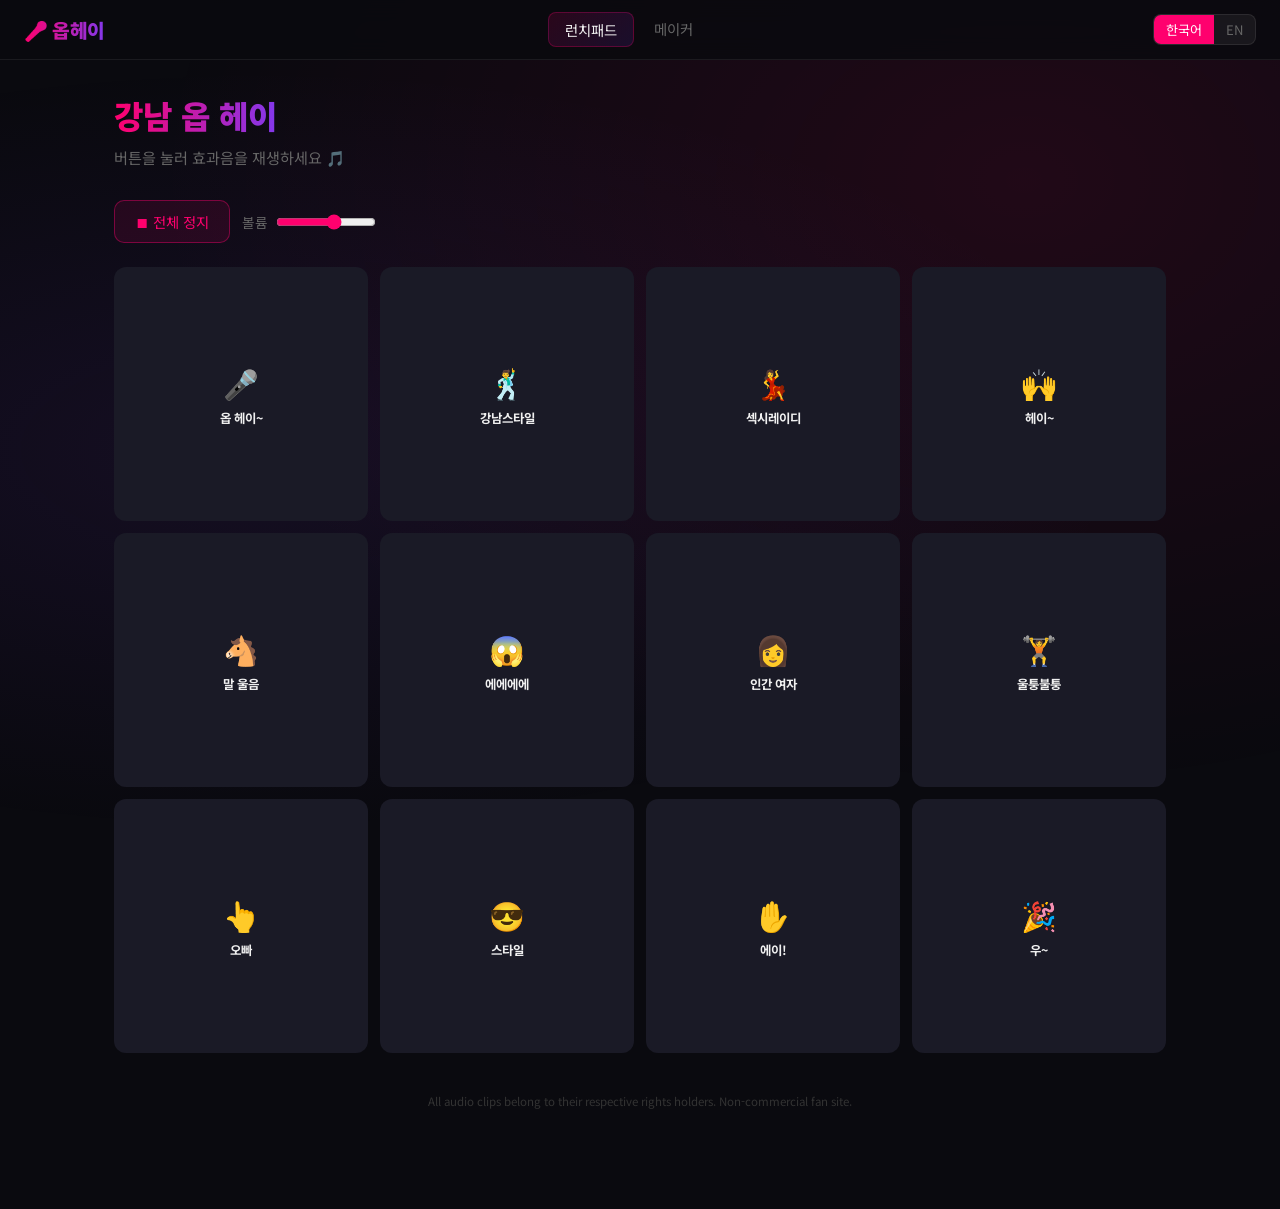
==== index.html @ c0547096 "Initial commit: launchpad + maker" ====
<!DOCTYPE html>
<html lang="ko">
<head>
  <meta charset="UTF-8">
  <meta name="viewport" content="width=device-width, initial-scale=1.0">
  <title>강남 옵 헤이 런치패드</title>
  <meta name="description" content="강남스타일 밈 효과음 런치패드 — 버튼을 눌러 재생하세요">
  <link rel="stylesheet" href="css/style.css">
</head>
<body>
  <nav>
    <a href="index.html" class="nav-logo">🎤 옵헤이</a>
    <div class="nav-links">
      <a href="index.html" class="nav-link active" data-i18n="nav_pad">런치패드</a>
      <a href="maker.html" class="nav-link" data-i18n="nav_maker">메이커</a>
    </div>
    <div class="nav-right">
      <div class="lang-toggle">
        <button class="lang-btn active" data-lang="ko">한국어</button>
        <button class="lang-btn" data-lang="en">EN</button>
      </div>
    </div>
  </nav>

  <main>
    <h1 class="page-title"><span data-i18n="pad_title">강남 옵 헤이</span></h1>
    <p class="page-subtitle" data-i18n="pad_subtitle">버튼을 눌러 효과음을 재생하세요 🎵</p>

    <div class="controls-bar">
      <button class="btn-stop" id="btnStop" data-i18n="stop_all">⏹ 전체 정지</button>
      <div class="vol-wrap">
        <span data-i18n="volume">볼륨</span>
        <input type="range" id="volSlider" min="0" max="100" value="60">
      </div>
    </div>

    <div class="pad-grid" id="padGrid"></div>

    <p class="disclaimer" data-i18n="disclaimer"></p>
  </main>

  <script src="js/i18n.js"></script>
  <script src="js/launchpad.js"></script>
</body>
</html>
---- css/style.css ----
@import url('https://fonts.googleapis.com/css2?family=Noto+Sans+KR:wght@400;700;900&family=Space+Grotesk:wght@400;700&display=swap');

:root {
  --bg: #0a0a0f;
  --bg2: #12121a;
  --pink: #ff006e;
  --purple: #8338ec;
  --cyan: #00f5d4;
  --yellow: #ffbe0b;
  --text: #f0f0f0;
  --muted: #666;
  --glow-pink: 0 0 18px #ff006e99;
  --glow-purple: 0 0 18px #8338ec99;
  --radius: 12px;
}

*, *::before, *::after { box-sizing: border-box; margin: 0; padding: 0; }

body {
  font-family: 'Noto Sans KR', 'Space Grotesk', sans-serif;
  background: var(--bg);
  color: var(--text);
  min-height: 100vh;
  overflow-x: hidden;
}

/* BG animated gradient */
body::before {
  content: '';
  position: fixed;
  inset: 0;
  background: radial-gradient(ellipse at 20% 50%, #8338ec18 0%, transparent 60%),
              radial-gradient(ellipse at 80% 20%, #ff006e18 0%, transparent 60%);
  pointer-events: none;
  z-index: 0;
}

/* NAV */
nav {
  position: sticky;
  top: 0;
  z-index: 100;
  display: flex;
  align-items: center;
  justify-content: space-between;
  padding: 0 24px;
  height: 60px;
  background: rgba(10,10,15,0.85);
  backdrop-filter: blur(12px);
  border-bottom: 1px solid #ffffff12;
}

.nav-logo {
  font-size: 1.2rem;
  font-weight: 900;
  background: linear-gradient(90deg, var(--pink), var(--purple));
  -webkit-background-clip: text;
  -webkit-text-fill-color: transparent;
  background-clip: text;
  text-decoration: none;
  letter-spacing: -0.5px;
}

.nav-links { display: flex; gap: 4px; }

.nav-link {
  padding: 6px 16px;
  border-radius: 8px;
  text-decoration: none;
  color: var(--muted);
  font-size: 0.9rem;
  transition: all 0.2s;
}
.nav-link:hover { color: var(--text); background: #ffffff0f; }
.nav-link.active {
  color: var(--text);
  background: linear-gradient(135deg, #ff006e22, #8338ec22);
  border: 1px solid #ff006e44;
}

.nav-right { display: flex; align-items: center; gap: 12px; }

/* Lang toggle */
.lang-toggle {
  display: flex;
  background: #ffffff0f;
  border-radius: 8px;
  overflow: hidden;
  border: 1px solid #ffffff15;
}
.lang-btn {
  padding: 5px 12px;
  border: none;
  background: transparent;
  color: var(--muted);
  cursor: pointer;
  font-size: 0.82rem;
  font-family: inherit;
  transition: all 0.2s;
}
.lang-btn.active { background: var(--pink); color: #fff; }

/* MAIN */
main {
  position: relative;
  z-index: 1;
  padding: 32px 24px 80px;
  max-width: 1100px;
  margin: 0 auto;
}

.page-title {
  font-size: 2rem;
  font-weight: 900;
  margin-bottom: 8px;
}
.page-title span {
  background: linear-gradient(90deg, var(--pink), var(--purple));
  -webkit-background-clip: text;
  -webkit-text-fill-color: transparent;
  background-clip: text;
}
.page-subtitle { color: var(--muted); font-size: 0.95rem; margin-bottom: 32px; }

/* ===== LAUNCHPAD ===== */
.controls-bar {
  display: flex;
  align-items: center;
  gap: 12px;
  margin-bottom: 24px;
  flex-wrap: wrap;
}

.btn-stop {
  padding: 10px 20px;
  border-radius: 10px;
  border: 1px solid #ff006e66;
  background: #ff006e1a;
  color: var(--pink);
  font-family: inherit;
  font-size: 0.9rem;
  cursor: pointer;
  transition: all 0.2s;
}
.btn-stop:hover { background: var(--pink); color: #fff; box-shadow: var(--glow-pink); }

.vol-wrap { display: flex; align-items: center; gap: 8px; color: var(--muted); font-size: 0.85rem; }
input[type=range] {
  accent-color: var(--pink);
  width: 100px;
}

.pad-grid {
  display: grid;
  grid-template-columns: repeat(4, 1fr);
  gap: 12px;
}

.pad-btn {
  aspect-ratio: 1;
  border-radius: var(--radius);
  border: 1px solid transparent;
  background: #1a1a26;
  color: var(--text);
  font-family: inherit;
  font-size: 0.9rem;
  font-weight: 700;
  cursor: pointer;
  display: flex;
  flex-direction: column;
  align-items: center;
  justify-content: center;
  gap: 8px;
  transition: all 0.12s;
  position: relative;
  overflow: hidden;
  user-select: none;
  -webkit-tap-highlight-color: transparent;
}

.pad-btn::before {
  content: '';
  position: absolute;
  inset: 0;
  background: var(--clr, var(--pink));
  opacity: 0;
  transition: opacity 0.12s;
  border-radius: inherit;
}

.pad-btn:hover::before { opacity: 0.12; }
.pad-btn.playing::before { opacity: 0.25; }
.pad-btn.playing {
  border-color: var(--clr, var(--pink));
  box-shadow: 0 0 20px var(--clr, var(--pink))66;
  transform: scale(0.96);
}

.pad-emoji { font-size: 1.8rem; position: relative; z-index: 1; }
.pad-label { font-size: 0.78rem; position: relative; z-index: 1; text-align: center; line-height: 1.2; }

/* ===== MAKER ===== */
.maker-controls {
  display: flex;
  align-items: center;
  gap: 12px;
  margin-bottom: 24px;
  flex-wrap: wrap;
}

.btn-primary {
  padding: 10px 24px;
  border-radius: 10px;
  border: none;
  background: linear-gradient(135deg, var(--pink), var(--purple));
  color: #fff;
  font-family: inherit;
  font-weight: 700;
  font-size: 0.95rem;
  cursor: pointer;
  transition: all 0.2s;
  box-shadow: var(--glow-pink);
}
.btn-primary:hover { transform: translateY(-1px); filter: brightness(1.15); }
.btn-primary:active { transform: scale(0.97); }

.btn-secondary {
  padding: 10px 20px;
  border-radius: 10px;
  border: 1px solid #ffffff22;
  background: #ffffff0a;
  color: var(--text);
  font-family: inherit;
  font-size: 0.9rem;
  cursor: pointer;
  transition: all 0.2s;
}
.btn-secondary:hover { background: #ffffff18; }

.bpm-wrap { display: flex; align-items: center; gap: 8px; font-size: 0.85rem; color: var(--muted); margin-left: auto; }
.bpm-val { color: var(--cyan); font-weight: 700; min-width: 40px; }

.sequencer-wrap {
  overflow-x: auto;
  border-radius: var(--radius);
  background: #0e0e18;
  border: 1px solid #ffffff0f;
  padding: 16px;
}

.seq-grid {
  display: grid;
  grid-template-columns: 110px repeat(16, minmax(36px, 1fr));
  gap: 4px;
  min-width: 700px;
}

.seq-label {
  display: flex;
  align-items: center;
  gap: 6px;
  padding-right: 8px;
  font-size: 0.78rem;
  font-weight: 700;
  color: var(--muted);
  white-space: nowrap;
}

.seq-preview {
  width: 22px;
  height: 22px;
  border-radius: 6px;
  border: 1px solid #ffffff22;
  background: transparent;
  cursor: pointer;
  font-size: 0.7rem;
  color: var(--muted);
  display: flex;
  align-items: center;
  justify-content: center;
  transition: all 0.15s;
  flex-shrink: 0;
}
.seq-preview:hover { border-color: var(--pink); color: var(--pink); }

.seq-beat-header {
  text-align: center;
  font-size: 0.65rem;
  color: #333;
  padding-bottom: 4px;
}
.seq-beat-header.bar-start { color: #ffffff44; }

.seq-cell {
  height: 36px;
  border-radius: 6px;
  border: 1px solid #ffffff0f;
  background: #161622;
  cursor: pointer;
  transition: all 0.1s;
  position: relative;
}
.seq-cell:hover { border-color: #ffffff33; background: #1e1e30; }
.seq-cell.active {
  background: var(--clr, var(--pink));
  border-color: transparent;
  box-shadow: 0 0 10px var(--clr, var(--pink))88;
}
.seq-cell.playing-col {
  outline: 2px solid #ffffff44;
  outline-offset: 1px;
}

/* footer disclaimer */
.disclaimer {
  text-align: center;
  font-size: 0.72rem;
  color: #333;
  padding: 40px 0 20px;
}

/* RESPONSIVE */
@media (max-width: 600px) {
  .pad-grid { grid-template-columns: repeat(3, 1fr); gap: 8px; }
  .pad-emoji { font-size: 1.4rem; }
  .pad-label { font-size: 0.68rem; }
  main { padding: 20px 16px 60px; }
  .page-title { font-size: 1.5rem; }
  .nav-logo { font-size: 1rem; }
  .bpm-wrap { margin-left: 0; }
}
@media (max-width: 400px) {
  .pad-grid { grid-template-columns: repeat(2, 1fr); }
}
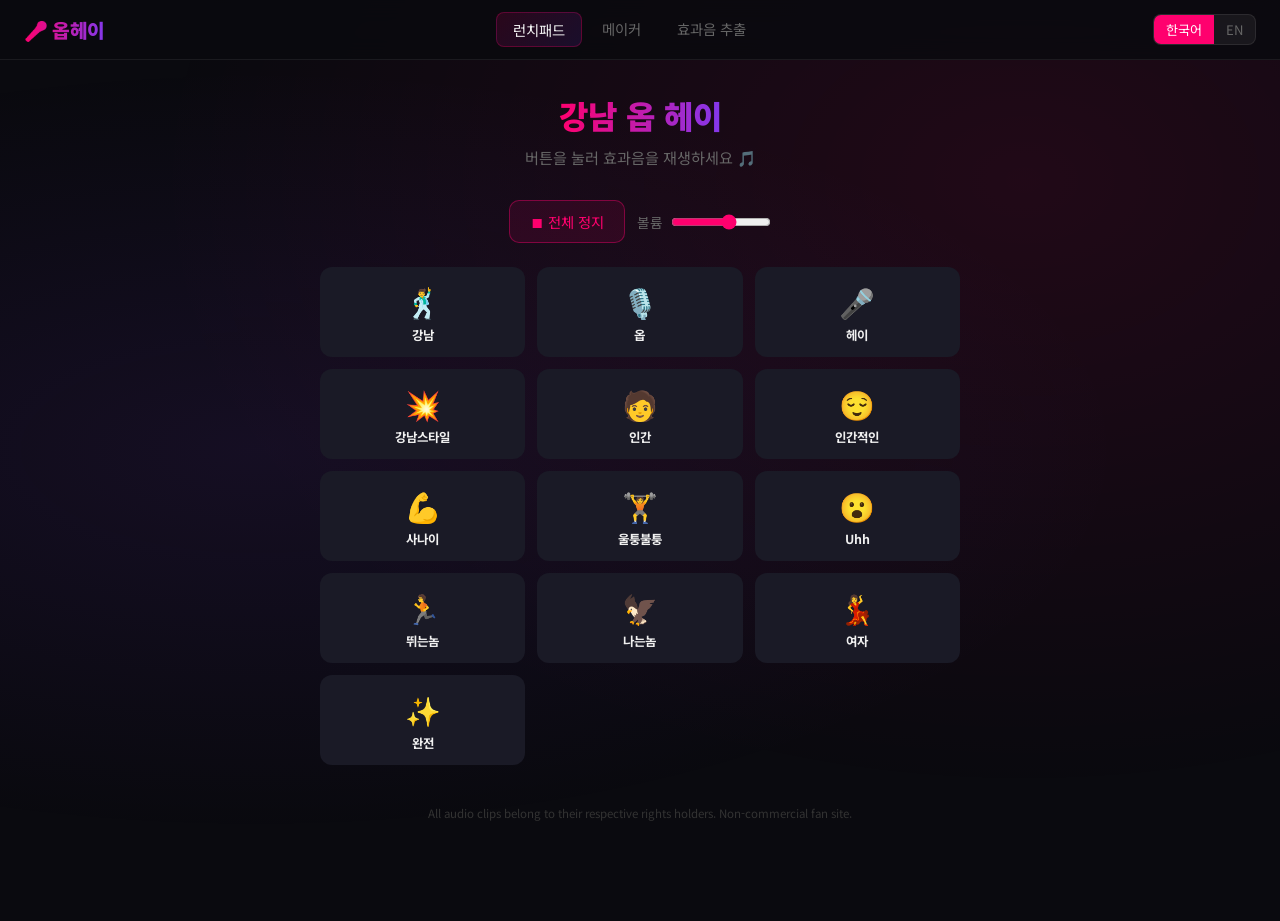
==== commit 105c7d20: "Fix: export.html이 합성 비프음 대신 실제 audio MP3를 묶어 내보내도록 수정" ====
--- a/index.html
+++ b/index.html
@@ -13,6 +13,7 @@
     <div class="nav-links">
       <a href="index.html" class="nav-link active" data-i18n="nav_pad">런치패드</a>
       <a href="maker.html" class="nav-link" data-i18n="nav_maker">메이커</a>
+      <a href="export.html" class="nav-link" data-i18n="nav_export">효과음 추출</a>
     </div>
     <div class="nav-right">
       <div class="lang-toggle">
--- a/css/style.css
+++ b/css/style.css
@@ -113,6 +113,7 @@
   font-size: 2rem;
   font-weight: 900;
   margin-bottom: 8px;
+  text-align: center;
 }
 .page-title span {
   background: linear-gradient(90deg, var(--pink), var(--purple));
@@ -120,12 +121,13 @@
   -webkit-text-fill-color: transparent;
   background-clip: text;
 }
-.page-subtitle { color: var(--muted); font-size: 0.95rem; margin-bottom: 32px; }
+.page-subtitle { color: var(--muted); font-size: 0.95rem; margin-bottom: 32px; text-align: center; }
 
 /* ===== LAUNCHPAD ===== */
 .controls-bar {
   display: flex;
   align-items: center;
+  justify-content: center;
   gap: 12px;
   margin-bottom: 24px;
   flex-wrap: wrap;
@@ -152,12 +154,14 @@
 
 .pad-grid {
   display: grid;
-  grid-template-columns: repeat(4, 1fr);
+  grid-template-columns: repeat(3, 1fr);
   gap: 12px;
+  max-width: 640px;
+  margin: 0 auto;
 }
 
 .pad-btn {
-  aspect-ratio: 1;
+  height: 90px;
   border-radius: var(--radius);
   border: 1px solid transparent;
   background: #1a1a26;
@@ -170,7 +174,7 @@
   flex-direction: column;
   align-items: center;
   justify-content: center;
-  gap: 8px;
+  gap: 6px;
   transition: all 0.12s;
   position: relative;
   overflow: hidden;
@@ -203,6 +207,7 @@
 .maker-controls {
   display: flex;
   align-items: center;
+  justify-content: center;
   gap: 12px;
   margin-bottom: 24px;
   flex-wrap: wrap;
@@ -237,7 +242,7 @@
 }
 .btn-secondary:hover { background: #ffffff18; }
 
-.bpm-wrap { display: flex; align-items: center; gap: 8px; font-size: 0.85rem; color: var(--muted); margin-left: auto; }
+.bpm-wrap { display: flex; align-items: center; gap: 8px; font-size: 0.85rem; color: var(--muted); }
 .bpm-val { color: var(--cyan); font-weight: 700; min-width: 40px; }
 
 .sequencer-wrap {
@@ -321,7 +326,8 @@
 
 /* RESPONSIVE */
 @media (max-width: 600px) {
-  .pad-grid { grid-template-columns: repeat(3, 1fr); gap: 8px; }
+  .pad-grid { grid-template-columns: repeat(2, 1fr); gap: 8px; }
+  .pad-btn { height: 75px; }
   .pad-emoji { font-size: 1.4rem; }
   .pad-label { font-size: 0.68rem; }
   main { padding: 20px 16px 60px; }
